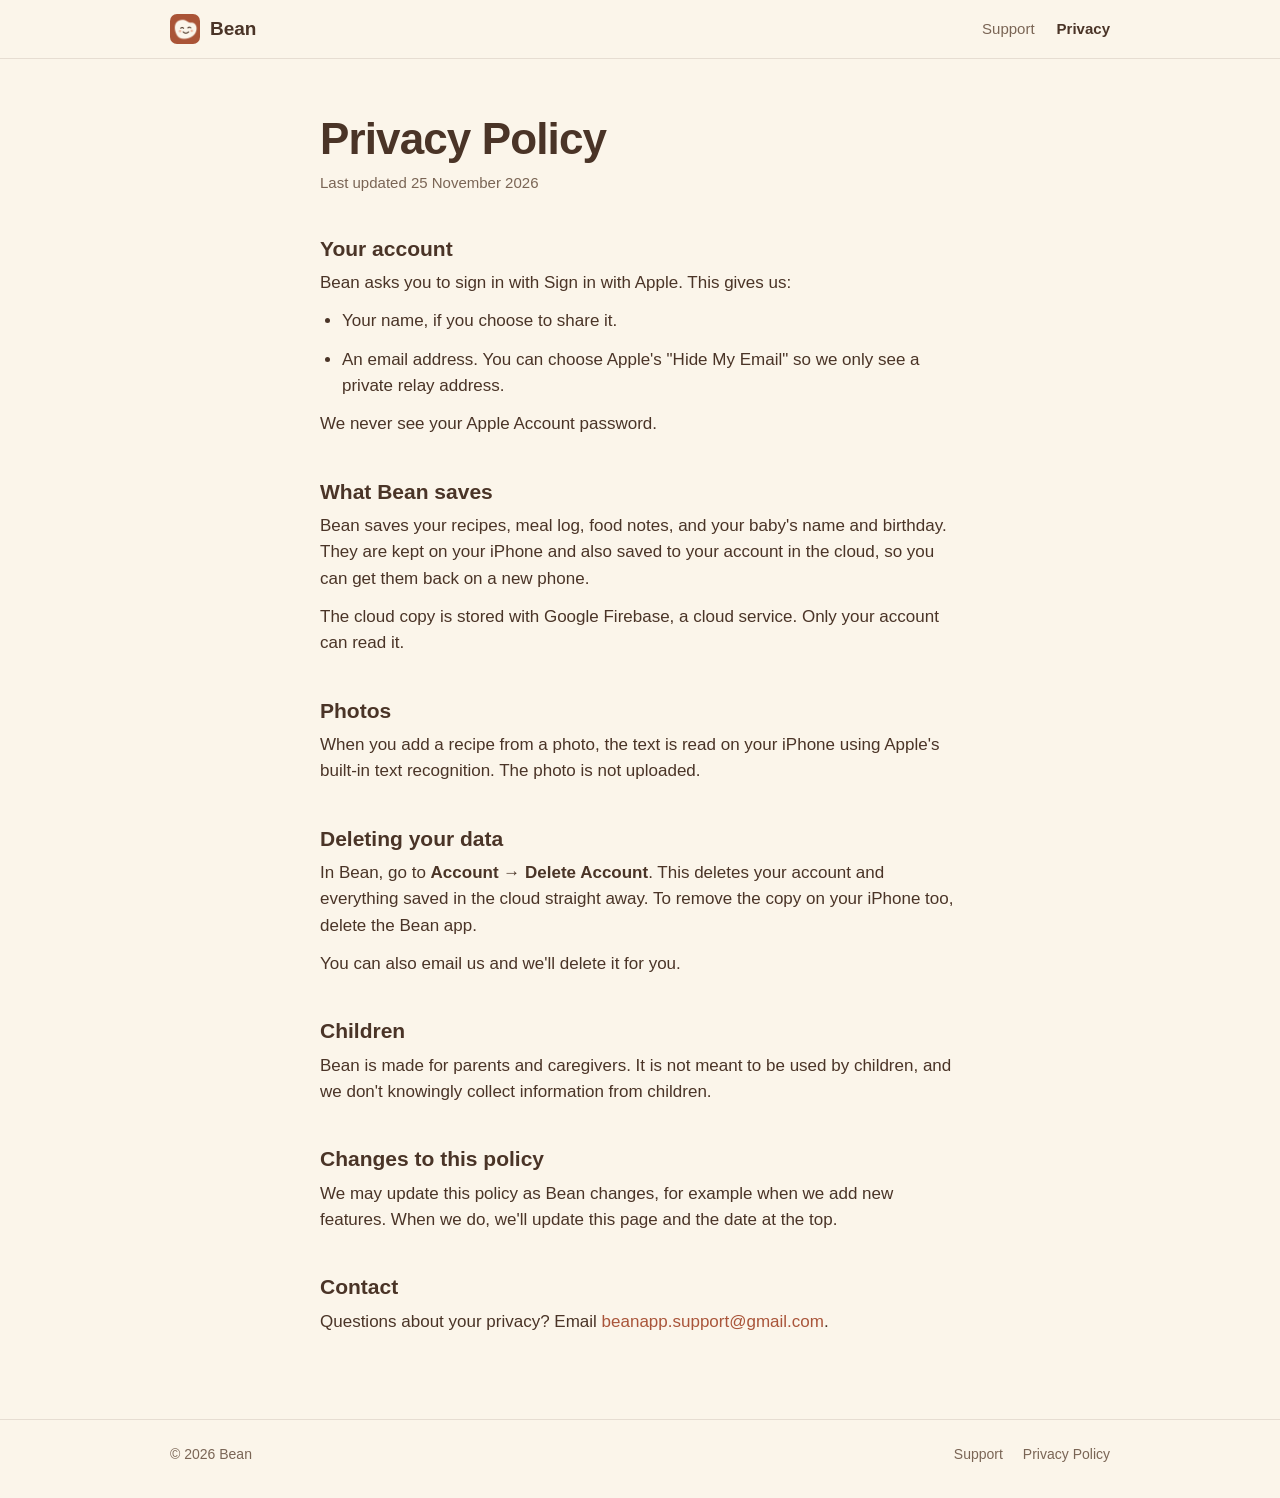
==== privacy.html @ aadeecb5 "Bean website: home, privacy policy and support pages Co-Authored-By: Claude Opus 5.5 <noreply@anthro" ====
<!doctype html>
<html lang="en">
<head>
  <meta charset="utf-8">
  <meta name="viewport" content="width=device-width, initial-scale=1, viewport-fit=cover">
  <title>Privacy Policy · Bean</title>
  <link rel="icon" href="icon.png">
  <link rel="apple-touch-icon" href="apple-touch-icon.png">
  <link rel="stylesheet" href="style.css">
</head>
<body>
  <header class="nav">
    <div class="wrap">
      <a class="brand" href="index.html"><img src="icon.png" alt="">Bean</a>
      <nav class="nav-links">
        <a href="support.html">Support</a>
        <a href="privacy.html" aria-current="page">Privacy</a>
      </nav>
    </div>
  </header>

  <main class="wrap doc">
    <h1>Privacy Policy</h1>
    <p class="updated">Last updated 25 November 2026</p>

    <h2>Your account</h2>
    <p>Bean asks you to sign in with Sign in with Apple. This gives us:</p>
    <ul>
      <li>Your name, if you choose to share it.</li>
      <li>An email address. You can choose Apple's "Hide My Email" so we only see a private relay address.</li>
    </ul>
    <p>We never see your Apple Account password.</p>

    <h2>What Bean saves</h2>
    <p>Bean saves your recipes, meal log, food notes, and your baby's name and birthday. They are kept on your iPhone and also saved to your account in the cloud, so you can get them back on a new phone.</p>
    <p>The cloud copy is stored with Google Firebase, a cloud service. Only your account can read it.</p>

    <h2>Photos</h2>
    <p>When you add a recipe from a photo, the text is read on your iPhone using Apple's built-in text recognition. The photo is not uploaded.</p>

    <h2>Deleting your data</h2>
    <p>In Bean, go to <strong>Account → Delete Account</strong>. This deletes your account and everything saved in the cloud straight away. To remove the copy on your iPhone too, delete the Bean app.</p>
    <p>You can also email us and we'll delete it for you.</p>

    <h2>Children</h2>
    <p>Bean is made for parents and caregivers. It is not meant to be used by children, and we don't knowingly collect information from children.</p>

    <h2>Changes to this policy</h2>
    <p>We may update this policy as Bean changes, for example when we add new features. When we do, we'll update this page and the date at the top.</p>

    <h2>Contact</h2>
    <p>Questions about your privacy? Email <a href="mailto:beanapp.support@gmail.com">beanapp.support@gmail.com</a>.</p>
  </main>

  <footer class="footer">
    <div class="wrap">
      <span>© 2026 Bean</span>
      <nav><a href="support.html">Support</a><a href="privacy.html">Privacy Policy</a></nav>
    </div>
  </footer>
</body>
</html>
---- style.css ----
/* Bean website. Same colours as the app (Bean/Theme.swift), with a
   day and a night version. Uses Apple's own system font (San Francisco). */
:root {
  --cream: #FBF5EA;      /* page background */
  --card: #FFFDF8;       /* card background */
  --terracotta: #A9553A; /* accent */
  --on-accent: #FFFFFF;
  --brown: #4A3427;      /* main text */
  --soft: #7A6555;       /* lighter text */
  --line: rgba(74, 52, 39, 0.12);
  --shadow: 0 1px 2px rgba(74, 52, 39, 0.06), 0 8px 24px rgba(74, 52, 39, 0.06);
  --font: -apple-system, BlinkMacSystemFont, "SF Pro Text", "Helvetica Neue", Helvetica, Arial, sans-serif;
  --font-display: -apple-system, BlinkMacSystemFont, "SF Pro Display", "Helvetica Neue", Helvetica, Arial, sans-serif;
  color-scheme: light;
}
@media (prefers-color-scheme: dark) {
  :root {
    --cream: #1E1813;
    --card: #2B231C;
    --terracotta: #E08A6B;
    --on-accent: #1E1813;
    --brown: #F3E8D8;
    --soft: #B8A592;
    --line: rgba(243, 232, 216, 0.12);
    --shadow: none;
    color-scheme: dark;
  }
}

* { box-sizing: border-box; }
html { -webkit-text-size-adjust: 100%; }
body {
  margin: 0;
  background: var(--cream);
  color: var(--brown);
  font-family: var(--font);
  font-size: 17px;
  line-height: 1.55;
  -webkit-font-smoothing: antialiased;
}
a { color: var(--terracotta); text-decoration: none; }
a:hover { text-decoration: underline; }
a:focus-visible { outline: 2px solid var(--terracotta); outline-offset: 3px; border-radius: 4px; }
img { max-width: 100%; }

.wrap {
  max-width: 980px;
  margin: 0 auto;
  padding-left: max(20px, env(safe-area-inset-left, 0px));
  padding-right: max(20px, env(safe-area-inset-right, 0px));
}

/* Top bar */
.nav {
  border-bottom: 1px solid var(--line);
}
.nav .wrap {
  display: flex;
  align-items: center;
  justify-content: space-between;
  gap: 16px;
  padding-block: 14px;
}
.brand {
  display: flex;
  align-items: center;
  gap: 10px;
  color: var(--brown);
  font-weight: 600;
  font-size: 19px;
}
.brand:hover { text-decoration: none; }
.brand img { width: 30px; height: 30px; border-radius: 7px; }
.nav-links { display: flex; gap: 22px; font-size: 15px; }
.nav-links a { color: var(--soft); }
.nav-links a[aria-current="page"] { color: var(--brown); font-weight: 600; }

/* Home: hero */
.hero { text-align: center; padding-block: 72px 56px; }
.hero .icon {
  width: 128px; height: 128px;
  border-radius: 29px;
  box-shadow: var(--shadow);
}
.hero h1 {
  font-family: var(--font-display);
  font-size: clamp(40px, 7vw, 56px);
  line-height: 1.05;
  letter-spacing: -0.02em;
  font-weight: 700;
  margin: 28px 0 12px;
}
.hero .tagline {
  font-size: clamp(20px, 3vw, 24px);
  color: var(--soft);
  max-width: 30ch;
  margin: 0 auto;
  text-wrap: balance;
}
.pill {
  display: inline-block;
  margin-top: 28px;
  padding: 10px 20px;
  border-radius: 999px;
  border: 1.5px solid var(--terracotta);
  color: var(--terracotta);
  font-weight: 600;
  font-size: 15px;
}

/* Home: three promises */
.features {
  display: grid;
  grid-template-columns: repeat(3, minmax(0, 1fr));
  gap: 16px;
  padding-bottom: 72px;
}
.feature {
  background: var(--card);
  border-radius: 18px;
  padding: 26px 24px;
  box-shadow: var(--shadow);
  border: 1px solid var(--line);
}
.feature h2 { font-size: 19px; margin: 0 0 8px; line-height: 1.3; }
.feature p { margin: 0; color: var(--soft); font-size: 16px; }
@media (max-width: 760px) {
  .features { grid-template-columns: 1fr; }
  .hero { padding-block: 48px 40px; }
}

/* Text pages (Privacy, Support) */
.doc { max-width: 680px; padding-block: 56px 72px; }
.doc h1 {
  font-family: var(--font-display);
  font-size: clamp(32px, 6vw, 44px);
  letter-spacing: -0.02em;
  line-height: 1.1;
  margin: 0 0 8px;
}
.doc .updated { color: var(--soft); margin: 0 0 32px; font-size: 15px; }
.doc h2 { font-size: 21px; margin: 40px 0 8px; line-height: 1.3; }
.doc p, .doc li { margin: 0 0 12px; }
.doc ul { padding-left: 22px; margin: 0 0 12px; }
.summary {
  background: var(--card);
  border: 1px solid var(--line);
  border-radius: 16px;
  padding: 20px 22px;
  box-shadow: var(--shadow);
}
.summary p:last-child { margin-bottom: 0; }

.contact-card {
  background: var(--card);
  border: 1px solid var(--line);
  border-radius: 18px;
  padding: 24px;
  box-shadow: var(--shadow);
  margin-bottom: 8px;
}
.contact-card .label { color: var(--soft); font-size: 15px; margin: 0 0 4px; }
.contact-card .email { font-size: clamp(19px, 5vw, 22px); font-weight: 600; overflow-wrap: break-word; }
.faq dt { font-weight: 600; margin-top: 20px; }
.faq dd { margin: 4px 0 0; color: var(--soft); }

/* Footer */
.footer { border-top: 1px solid var(--line); color: var(--soft); font-size: 14px; }
.footer .wrap {
  display: flex;
  flex-wrap: wrap;
  justify-content: space-between;
  gap: 8px 24px;
  padding-block: 24px 32px;
}
.footer nav { display: flex; gap: 20px; }
.footer a { color: var(--soft); }
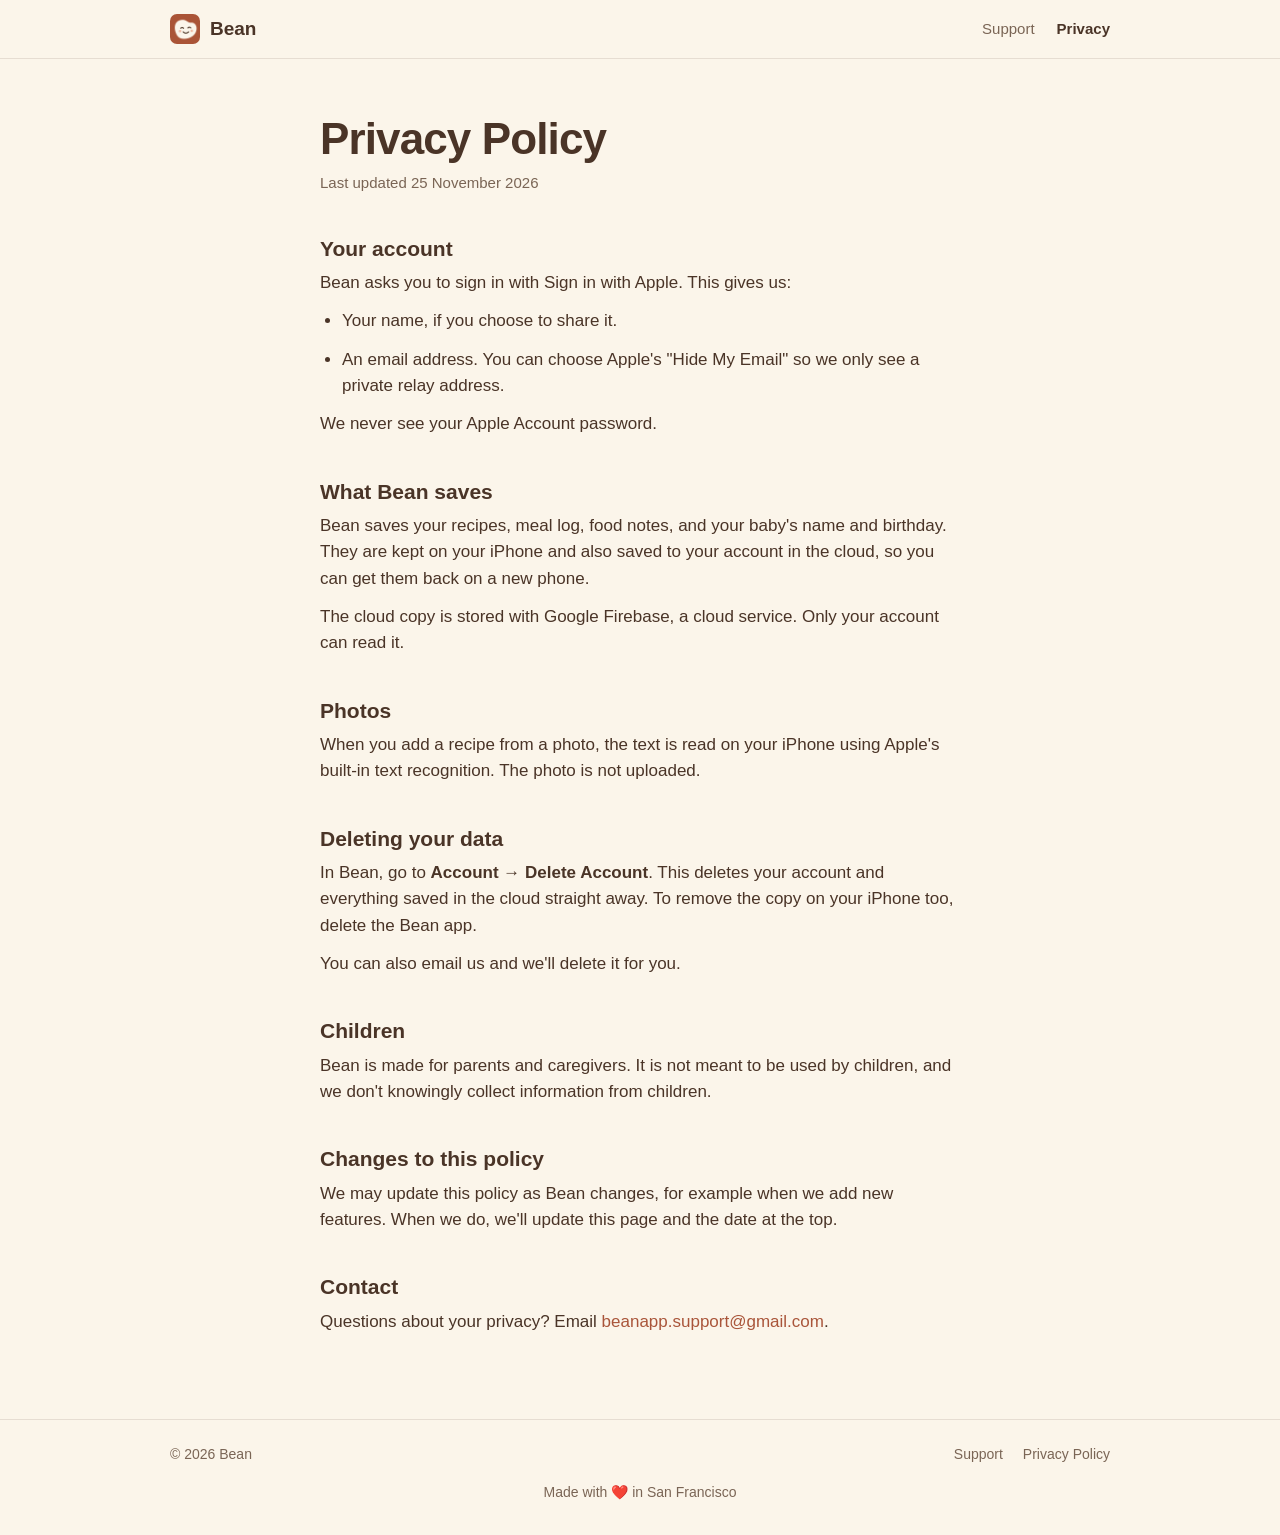
==== commit 8a8573f8: "Add 'Made with love in San Francisco' to the footer Co-Authored-By: Claude Opus 5.5 <noreply@anthrop" ====
--- a/privacy.html
+++ b/privacy.html
@@ -56,6 +56,7 @@
     <div class="wrap">
       <span>© 2026 Bean</span>
       <nav><a href="support.html">Support</a><a href="privacy.html">Privacy Policy</a></nav>
+      <p class="made-in">Made with <span role="img" aria-label="love">❤️</span> in San Francisco</p>
     </div>
   </footer>
 </body>
--- a/style.css
+++ b/style.css
@@ -8,6 +8,7 @@
   --brown: #4A3427;      /* main text */
   --soft: #7A6555;       /* lighter text */
   --line: rgba(74, 52, 39, 0.12);
+  --panel: #F3E4D3;      /* tinted area behind app screenshots */
   --shadow: 0 1px 2px rgba(74, 52, 39, 0.06), 0 8px 24px rgba(74, 52, 39, 0.06);
   --font: -apple-system, BlinkMacSystemFont, "SF Pro Text", "Helvetica Neue", Helvetica, Arial, sans-serif;
   --font-display: -apple-system, BlinkMacSystemFont, "SF Pro Display", "Helvetica Neue", Helvetica, Arial, sans-serif;
@@ -22,6 +23,7 @@
     --brown: #F3E8D8;
     --soft: #B8A592;
     --line: rgba(243, 232, 216, 0.12);
+    --panel: #3A2E25;
     --shadow: none;
     color-scheme: dark;
   }
@@ -116,12 +118,34 @@
   padding-bottom: 72px;
 }
 .feature {
+  display: flex;
+  flex-direction: column;
   background: var(--card);
   border-radius: 18px;
-  padding: 26px 24px;
-  box-shadow: var(--shadow);
-  border: 1px solid var(--line);
-}
+  overflow: hidden;
+  box-shadow: var(--shadow);
+  border: 1px solid var(--line);
+}
+/* App screenshot, shown as the top of a phone screen rising from a tinted panel */
+.shot {
+  background: var(--panel);
+  padding: 28px 28px 0;
+}
+.shot img {
+  display: block;
+  width: 100%;
+  max-width: 250px;
+  height: auto;
+  aspect-ratio: 4 / 5;
+  object-fit: cover;
+  object-position: top;
+  margin: 0 auto;
+  border-radius: 22px 22px 0 0;
+  border: 1px solid var(--line);
+  border-bottom: 0;
+  box-shadow: 0 -2px 18px rgba(74, 52, 39, 0.10);
+}
+.feature-text { padding: 22px 24px 26px; }
 .feature h2 { font-size: 19px; margin: 0 0 8px; line-height: 1.3; }
 .feature p { margin: 0; color: var(--soft); font-size: 16px; }
 @media (max-width: 760px) {
@@ -175,3 +199,4 @@
 }
 .footer nav { display: flex; gap: 20px; }
 .footer a { color: var(--soft); }
+.footer .made-in { flex-basis: 100%; margin: 8px 0 0; text-align: center; }
